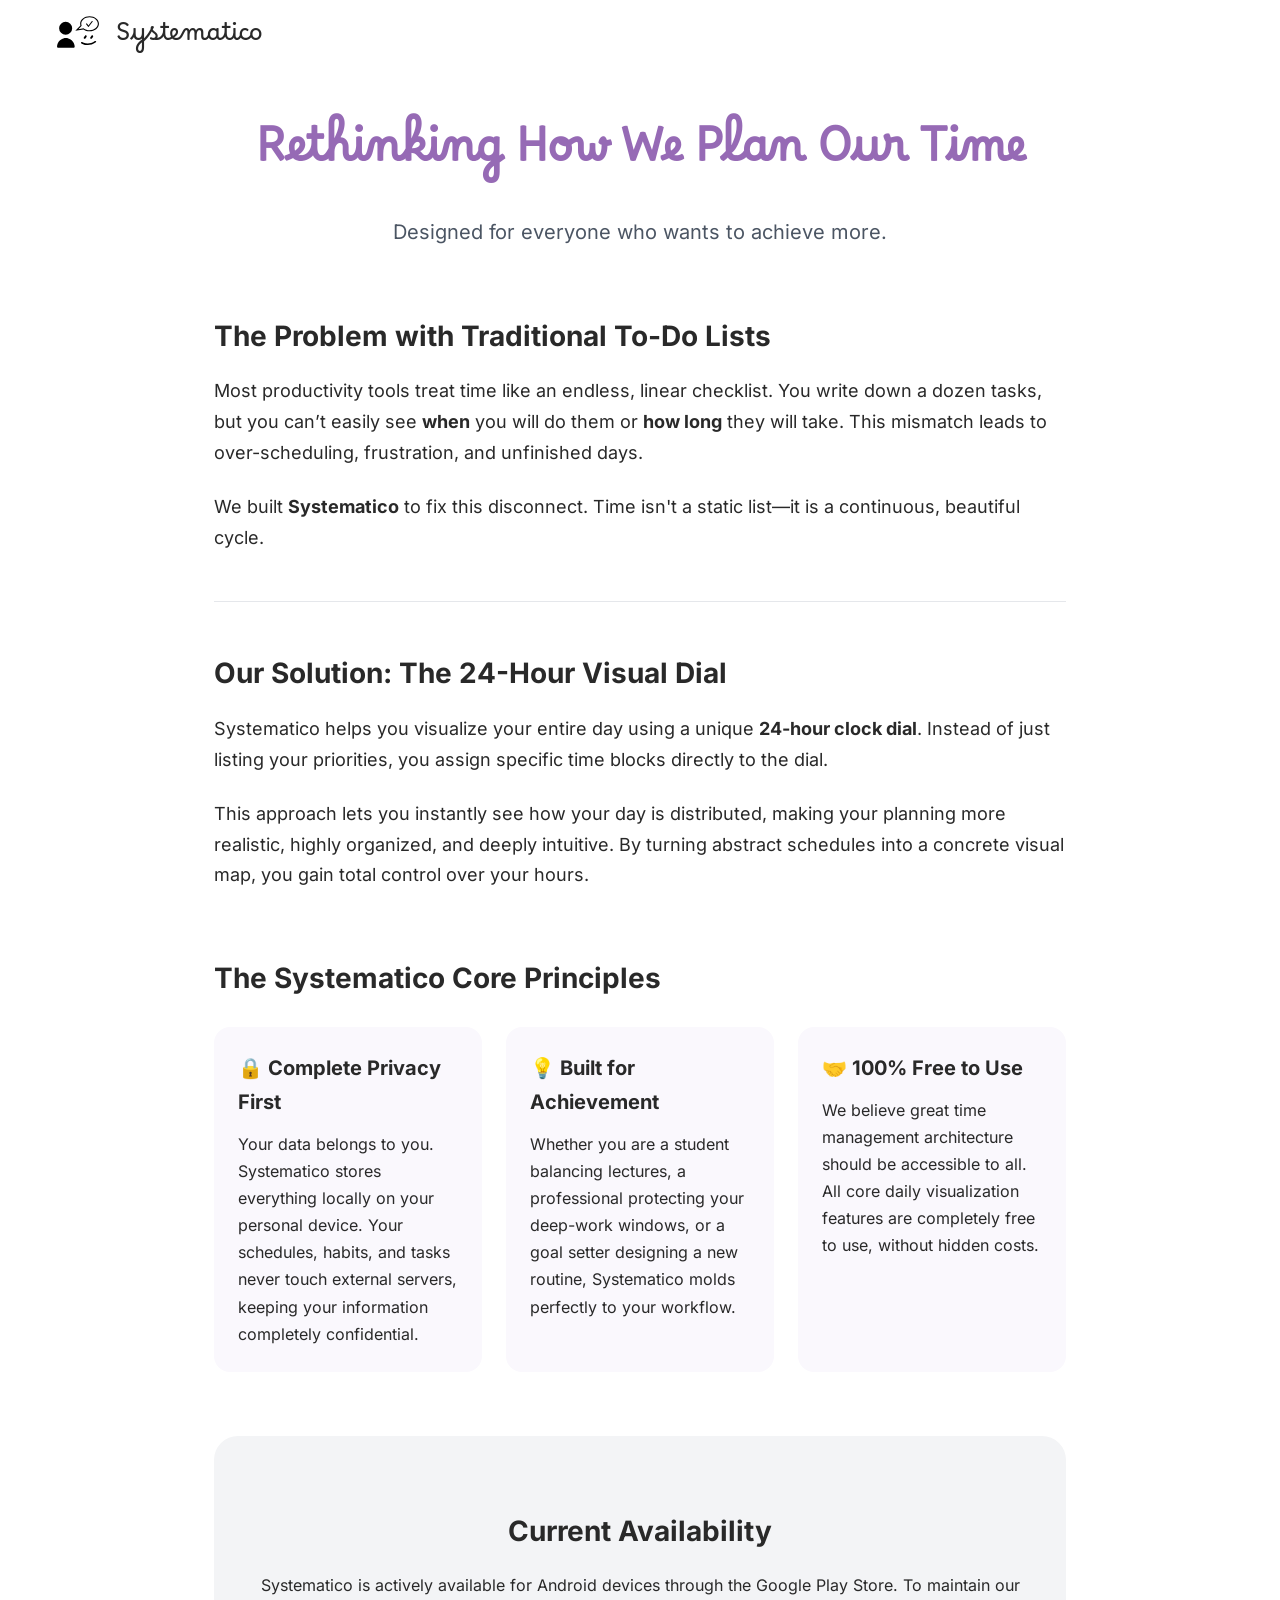
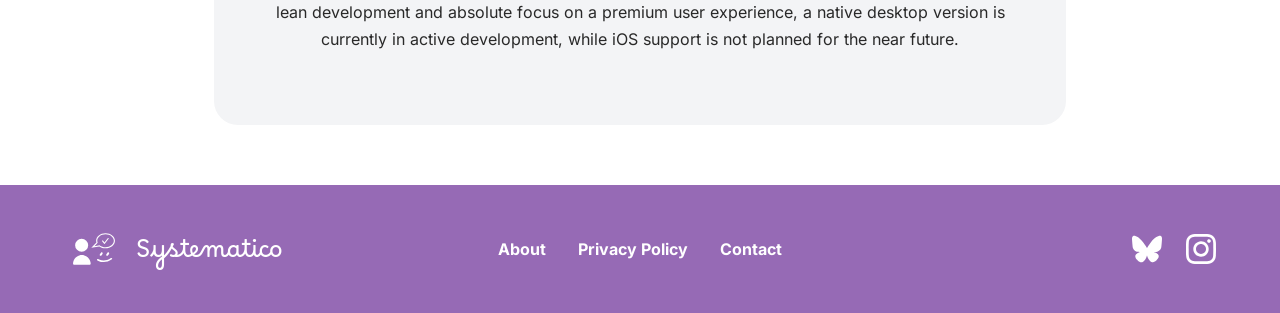
==== about.html @ 72c0eccb "Add working footer links to About, Contact and Privacy Policy." ====
<!DOCTYPE html>
<html lang="en">
<head>
    <meta charset="UTF-8">
    <meta name="viewport" content="width=device-width, initial-scale=1.0">

    <link rel="icon" type="image/png" href="assets/favicons/favicon-96x96.png" sizes="96x96" />
    <link rel="icon" type="image/svg+xml" href="assets/favicons/favicon.svg" />
    <link rel="apple-touch-icon" sizes="180x180" href="assets/favicons/apple-touch-icon.png" />
    <link rel="manifest" href="assets/favicons/site.webmanifest" />
    <link rel="shortcut icon" href="favicon.ico" />

    <title>Systematico</title>

    <link rel="preload" href="assets/fonts/inter-v20-cyrillic_latin-regular.woff2" as="font" type="font/woff2" crossorigin>
    <link rel="preload" href="assets/fonts/inter-v20-cyrillic_latin-500.woff2" as="font" type="font/woff2" crossorigin>
    <link rel="preload" href="assets/fonts/inter-v20-cyrillic_latin-700.woff2" as="font" type="font/woff2" crossorigin>

    <link rel="preload" href="assets/fonts/borel-v10-latin-regular.woff2" as="font" type="font/woff2" crossorigin>
    <link rel="preload" href="assets/fonts/kalam-v18-latin-regular.woff2" as="font" type="font/woff2" crossorigin>
    
    <link rel="stylesheet" href="css/global.css">
    <link rel="stylesheet" href="css/about.css">
</head>
<body>

    <header class="header">
    
        <a href="index.html" class="header__brand" aria-label="Systematico Home">
            <img class="header__logo-img" src="assets/images/logo.svg" width="60" height="60" alt="">
            <span class="header__title">Systematico</span>
        </a>
        
    </header>

    <main class="about-page">
        
        <section class="about-hero">
            <h1 class="about-hero__title">Rethinking How We Plan Our Time</h1>
            <p class="about-hero__subtitle">Designed for everyone who wants to achieve more.</p>
        </section>

        <section class="about-content">
            <div class="about-content__container">
                <h2>The Problem with Traditional To-Do Lists</h2>
                <p>
                    Most productivity tools treat time like an endless, linear checklist. You write down a dozen tasks, but you can’t easily see <strong>when</strong> you will do them or <strong>how long</strong> they will take. This mismatch leads to over-scheduling, frustration, and unfinished days. 
                </p>
                <p>
                    We built <strong>Systematico</strong> to fix this disconnect. Time isn't a static list—it is a continuous, beautiful cycle.
                </p>

                <hr class="about-divider">

                <h2>Our Solution: The 24-Hour Visual Dial</h2>
                <p>
                    Systematico helps you visualize your entire day using a unique <strong>24-hour clock dial</strong>. Instead of just listing your priorities, you assign specific time blocks directly to the dial. 
                </p>
                <p>
                    This approach lets you instantly see how your day is distributed, making your planning more realistic, highly organized, and deeply intuitive. By turning abstract schedules into a concrete visual map, you gain total control over your hours.
                </p>
            </div>
        </section>

        <section class="about-values">
            <h2>The Systematico Core Principles</h2>
            <div class="values-grid">
                <div class="value-card">
                    <h3>🔒 Complete Privacy First</h3>
                    <p>Your data belongs to you. Systematico stores everything locally on your personal device. Your schedules, habits, and tasks never touch external servers, keeping your information completely confidential.</p>
                </div>
                <div class="value-card">
                    <h3>💡 Built for Achievement</h3>
                    <p>Whether you are a student balancing lectures, a professional protecting your deep-work windows, or a goal setter designing a new routine, Systematico molds perfectly to your workflow.</p>
                </div>
                <div class="value-card">
                    <h3>🤝 100% Free to Use</h3>
                    <p>We believe great time management architecture should be accessible to all. All core daily visualization features are completely free to use, without hidden costs.</p>
                </div>
            </div>
        </section>

        <section class="about-status">
            <h2>Current Availability</h2>
            <p>Systematico is actively available for Android devices through the Google Play Store. To maintain our lean development and absolute focus on a premium user experience, a native desktop version is currently in active development, while iOS support is not planned for the near future.</p>
        </section>

    </main>

   <footer class="footer" id="contact">
        
        <a href="index.html" class="footer__brand" aria-label="Systematico Home">
            <img class="footer__logo" src="assets/images/logo.svg" width="60" height="60" alt="" aria-hidden="true">
            <span class="footer__title">Systematico</span>
        </a>

        <nav class="footer__nav" aria-label="Footer Navigation">
            <a href="about.html" class="footer__link">About</a>
            <a href="privacy-policy.html" class="footer__link">Privacy Policy</a>
            <a href="contact.html" class="footer__link">Contact</a>
        </nav>

        <div class="footer__socials">
            <a href="https://bsky.app/profile/systematico.bsky.social" class="social-link" target="_blank" rel="noopener noreferrer">
                <img src="assets/images/bluesky.svg" width="30" height="30" alt="Systematico on Bluesky">
            </a>
            <a href="https://www.instagram.com/systematicoapp/" class="social-link" target="_blank" rel="noopener noreferrer">
                <img src="assets/images/icon-instagram.svg" width="30" height="30" alt="Systematico on Instagram">
            </a>
        </div>

    </footer>
</body>
</html>
---- css/global.css ----
/* ===========================
   FONTS
   =========================== */

/* inter-regular - cyrillic_latin */
@font-face {
  font-display: swap; /* Check https://developer.mozilla.org/en-US/docs/Web/CSS/@font-face/font-display for other options. */
  font-family: 'Inter';
  font-style: normal;
  font-weight: 400;
  src: url('../assets/fonts/inter-v20-cyrillic_latin-regular.woff2') format('woff2'); /* Chrome 36+, Opera 23+, Firefox 39+, Safari 12+, iOS 10+ */
}
/* inter-500 - cyrillic_latin */
@font-face {
  font-display: swap; /* Check https://developer.mozilla.org/en-US/docs/Web/CSS/@font-face/font-display for other options. */
  font-family: 'Inter';
  font-style: normal;
  font-weight: 500;
  src: url('../assets/fonts/inter-v20-cyrillic_latin-500.woff2') format('woff2'); /* Chrome 36+, Opera 23+, Firefox 39+, Safari 12+, iOS 10+ */
}
/* inter-700 - cyrillic_latin */
@font-face {
  font-display: swap; /* Check https://developer.mozilla.org/en-US/docs/Web/CSS/@font-face/font-display for other options. */
  font-family: 'Inter';
  font-style: normal;
  font-weight: 700;
  src: url('../assets/fonts/inter-v20-cyrillic_latin-700.woff2') format('woff2'); /* Chrome 36+, Opera 23+, Firefox 39+, Safari 12+, iOS 10+ */
}

/* borel-regular - latin */
@font-face {
  font-display: swap; /* Check https://developer.mozilla.org/en-US/docs/Web/CSS/@font-face/font-display for other options. */
  font-family: 'Borel';
  font-style: normal;
  font-weight: 400;
  src: url('../assets/fonts/borel-v10-latin-regular.woff2') format('woff2'); /* Chrome 36+, Opera 23+, Firefox 39+, Safari 12+, iOS 10+ */
}

/* kalam-regular - latin */
@font-face {
  font-display: swap; /* Check https://developer.mozilla.org/en-US/docs/Web/CSS/@font-face/font-display for other options. */
  font-family: 'Kalam';
  font-style: normal;
  font-weight: 400;
  src: url('../assets/fonts/kalam-v18-latin-regular.woff2') format('woff2'); /* Chrome 36+, Opera 23+, Firefox 39+, Safari 12+, iOS 10+ */
}

/* ===========================
   RESET
   =========================== */

*,
*::after,
*::before {
    margin: 0;
    padding: 0;
    box-sizing: border-box;
}
      
img,
picture,
video {
    display: block;
    max-width: 100%;
    height: auto;
}
      
input,
button,
textarea,
select {
    font: inherit;
    color: inherit;
    background: none;
    border-color: transparent;
}
      
a {
    text-decoration: none;
    color: inherit;
}
      
ul,
ol {
    list-style-type: none;
}
      
/* ===========================
       CSS VARIABLES
   =========================== */
      
:root {
      
    /* Primary */

    --purple-700: #401d60; /*very dark (check icon) accent*/
    --purple-600: #966AB5; /*dark icon accent*/
    --purple-550: #AA7FCF; /*buttons*/
    --purple-500: #B588DB; /*accent text*/
    --purple-300: #F1E8FB;
    --purple-250: #F5E3FB; /*footer light*/
    --purple-200: #EEE0FA; /*icon accent*/
    --purple-150: #FAF8FD;
    --purple-100: #FBF9FE; /*light background*/

    --pink-600: #AD748A;
    --pink-300: #FDE3EB;
    --pink-150: #FDF8FA;

    --green-600: #85D2C3;
    --green-300: #E6F4EE;
    --green-150: #F6FCF8;
    
    /* Neutral */
    
    --gray-900: hsl(0, 0%, 16%);
    --gray-700: hsl(210, 10%, 33%);
    --gray-500: hsl(201, 11%, 66%);
    --gray-100: hsl(220, 18%, 97%);

    --white: hsl(0, 0%, 100%);
      
    --font-base: 'Inter', sans-serif;
    --font-accent-1: 'Borel', sans-serif;
    --font-accent-2: 'Kalam', sans-serif;

}
   
/* ===========================
      BASE
   =========================== */
   
body {
    font-family: var(--font-base);
    color: var(--gray-900);
    background-color: var(--white);
    font-size: 16px;
}

html { scroll-behavior: smooth; }

/* 1. Mobile Base Styles (Default) */
.header {
    display: flex;
    align-items: center;
    justify-content: start; /* Pushes brand to left, burger to right */
    padding: 0px 24px;
    margin: 0 auto;
    position: sticky;
    top: 0;
    z-index: 999; 
    background-color: var(--white);
}

.header__brand {
    display: flex;
    align-items: center;
    gap: 8px; /* Space between logo and text */
}

.header__title {
    font-family: var(--font-accent-1); /* Borel */
    font-size: 24px;
    font-weight: 400;
    color: var(--gray-900);
    padding-top: 16px; /* Small nudge to visually align script font with the logo */
}

/* =========================================
   MOBILE FIRST (Stacked Layout)
   ========================================= */
.footer {
    background-color: var(--purple-600);
    display: flex;
    flex-direction: column;
    align-items: center;
    padding: 64px 24px;
    gap: 48px; /* Space between logo, nav, and socials */
}

/* 1. BRANDING */
.footer__brand {
    display: flex;
    align-items: center;
    gap: 12px; /* Space between logo icon and text */
    text-decoration: none;
    color: #ffffff;
}

.footer__logo {
    filter: brightness(0) invert(1);
}

.footer__title {
    font-family: var(--font-accent-1);
    font-size: 24px;
    padding-top: 16px;
}

/* 2. NAVIGATION */
.footer__nav {
    display: flex;
    flex-direction: column;
    align-items: center;
    gap: 24px; /* Vertical space between links */
}

.footer__link {
    color: #ffffff;
    text-decoration: none;
    font-weight: 700;
    font-size: 16px;
    transition: opacity 0.2s ease;
}

.footer__link:hover {
    opacity: 0.8; /* Simple interaction feedback */
}

/* 3. SOCIALS */
.footer__socials {
    display: flex;
    align-items: center;
    gap: 24px; /* Space between the two icons */
}

.social-link {
    display: flex;
    transition: transform 0.2s ease;
}

.social-link:hover {
    transform: translateY(-2px); /* Slight bounce on hover */
}

@media (min-width: 1024px) {

    .header {
        padding: 0px clamp(48px, calc(-679.385px + 50.513vw), 3200px);
    }

     .footer {
        flex-direction: row;
        padding: 32px clamp(64px, calc(-679.385px + 50.513vw), 3200px); /* Adjust lateral padding to match your site container */
        gap: 0; 
    }

    /* Assigning flex: 1 to all three sections guarantees the middle section is perfectly centered */
    .footer__brand {
        flex: 1;
        justify-content: flex-start;
    }

    .footer__nav {
        flex: 1;
        flex-direction: row; /* Changes links to sit side-by-side */
        justify-content: center;
        gap: 32px; /* Horizontal space between links */
    }

    .footer__socials {
        flex: 1;
        justify-content: flex-end; /* Pushes social icons to the far right */
    }
}
---- css/about.css ----
/* =========================================
   ABOUT PAGE CONTENT STYLES
   ========================================= */
.about-page {
    max-width: 900px;
    margin: 0 auto;
    padding: 60px 24px;
    font-family: var(--font-base, 'Inter', sans-serif);
    color: var(--gray-900, #111827);
    line-height: 1.7;
}

.about-hero {
    text-align: center;
    margin-bottom: 64px;
}

.about-hero__title {
    font-family: var(--font-display, 'Borel', sans-serif);
    font-size: 44px;
    margin-bottom: 16px;
    color: var(--purple-600);
}

.about-hero__subtitle {
    font-size: 20px;
    color: #4B5563;
}

.about-content h2, 
.about-values h2, 
.about-status h2 {
    font-size: 28px;
    font-weight: 800;
    margin-top: 40px;
    margin-bottom: 16px;
}

.about-content p {
    font-size: 18px;
    margin-bottom: 24px;
}

.about-divider {
    border: 0;
    height: 1px;
    background: #E5E7EB;
    margin: 48px 0;
}

/* Values Component Grid */
.about-values {
    margin: 64px 0;
}

.values-grid {
    display: flex;
    flex-direction: column;
    gap: 24px;
    margin-top: 24px;
}

.value-card {
    background-color: #FAF8FD; /* Matching your subtle section tint */
    padding: 24px;
    border-radius: 16px;
}

.value-card h3 {
    font-size: 20px;
    font-weight: 700;
    margin-bottom: 12px;
}

.about-status {
    background-color: #F3F4F6;
    padding: 32px 32px 72px 32px;
    border-radius: 24px;
    text-align: center;
}

/* Desktop Responsiveness */
@media (min-width: 750px) {
    .values-grid {
        flex-direction: row;
    }
    
    .value-card {
        flex: 1;
    }
}
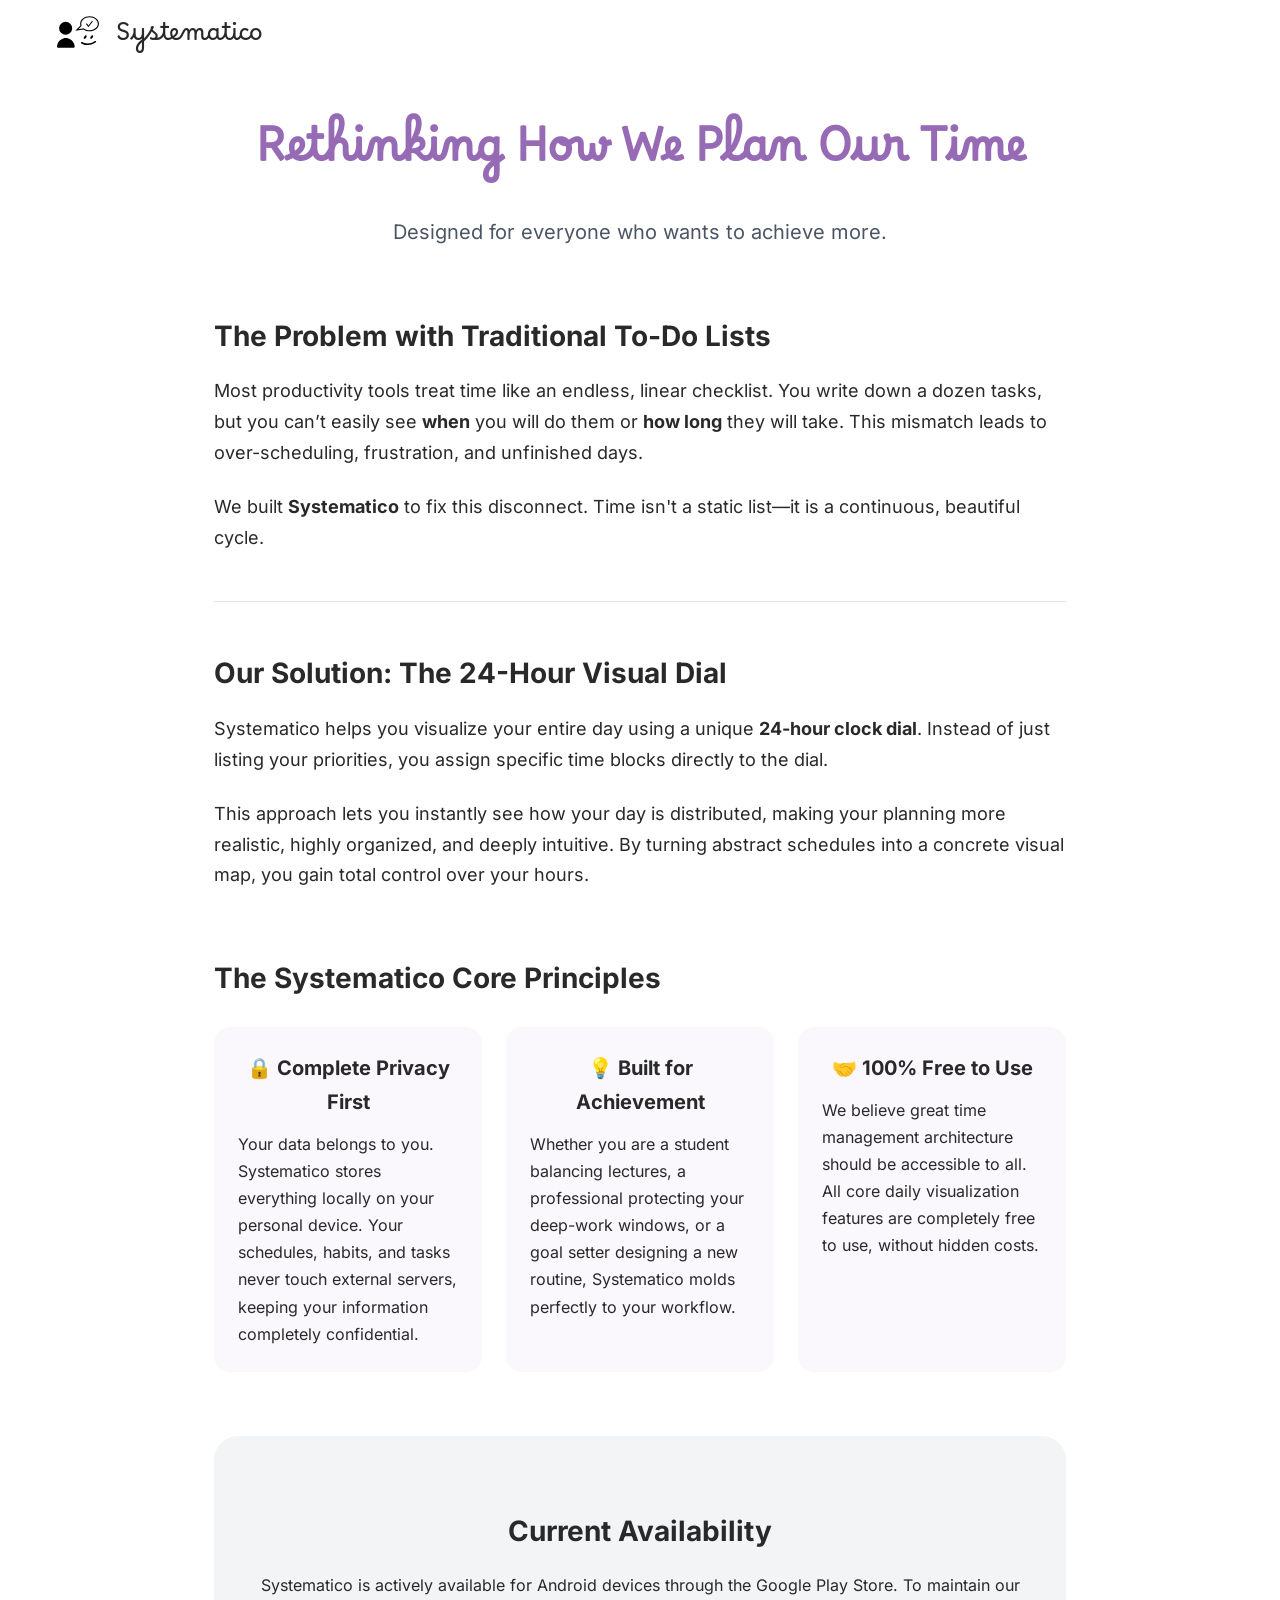
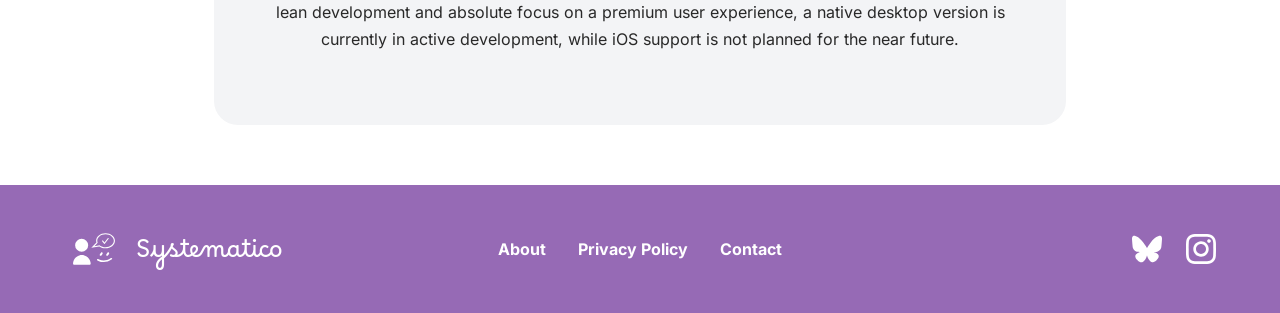
==== commit 95550d6b: "Change privacy policy. Add light-theme only mode." ====
--- a/about.html
+++ b/about.html
@@ -3,6 +3,7 @@
 <head>
     <meta charset="UTF-8">
     <meta name="viewport" content="width=device-width, initial-scale=1.0">
+    <meta name="color-scheme" content="light">
 
     <link rel="icon" type="image/png" href="assets/favicons/favicon-96x96.png" sizes="96x96" />
     <link rel="icon" type="image/svg+xml" href="assets/favicons/favicon.svg" />
--- a/css/about.css
+++ b/css/about.css
@@ -70,6 +70,7 @@
     font-size: 20px;
     font-weight: 700;
     margin-bottom: 12px;
+    text-align: center;
 }
 
 .about-status {
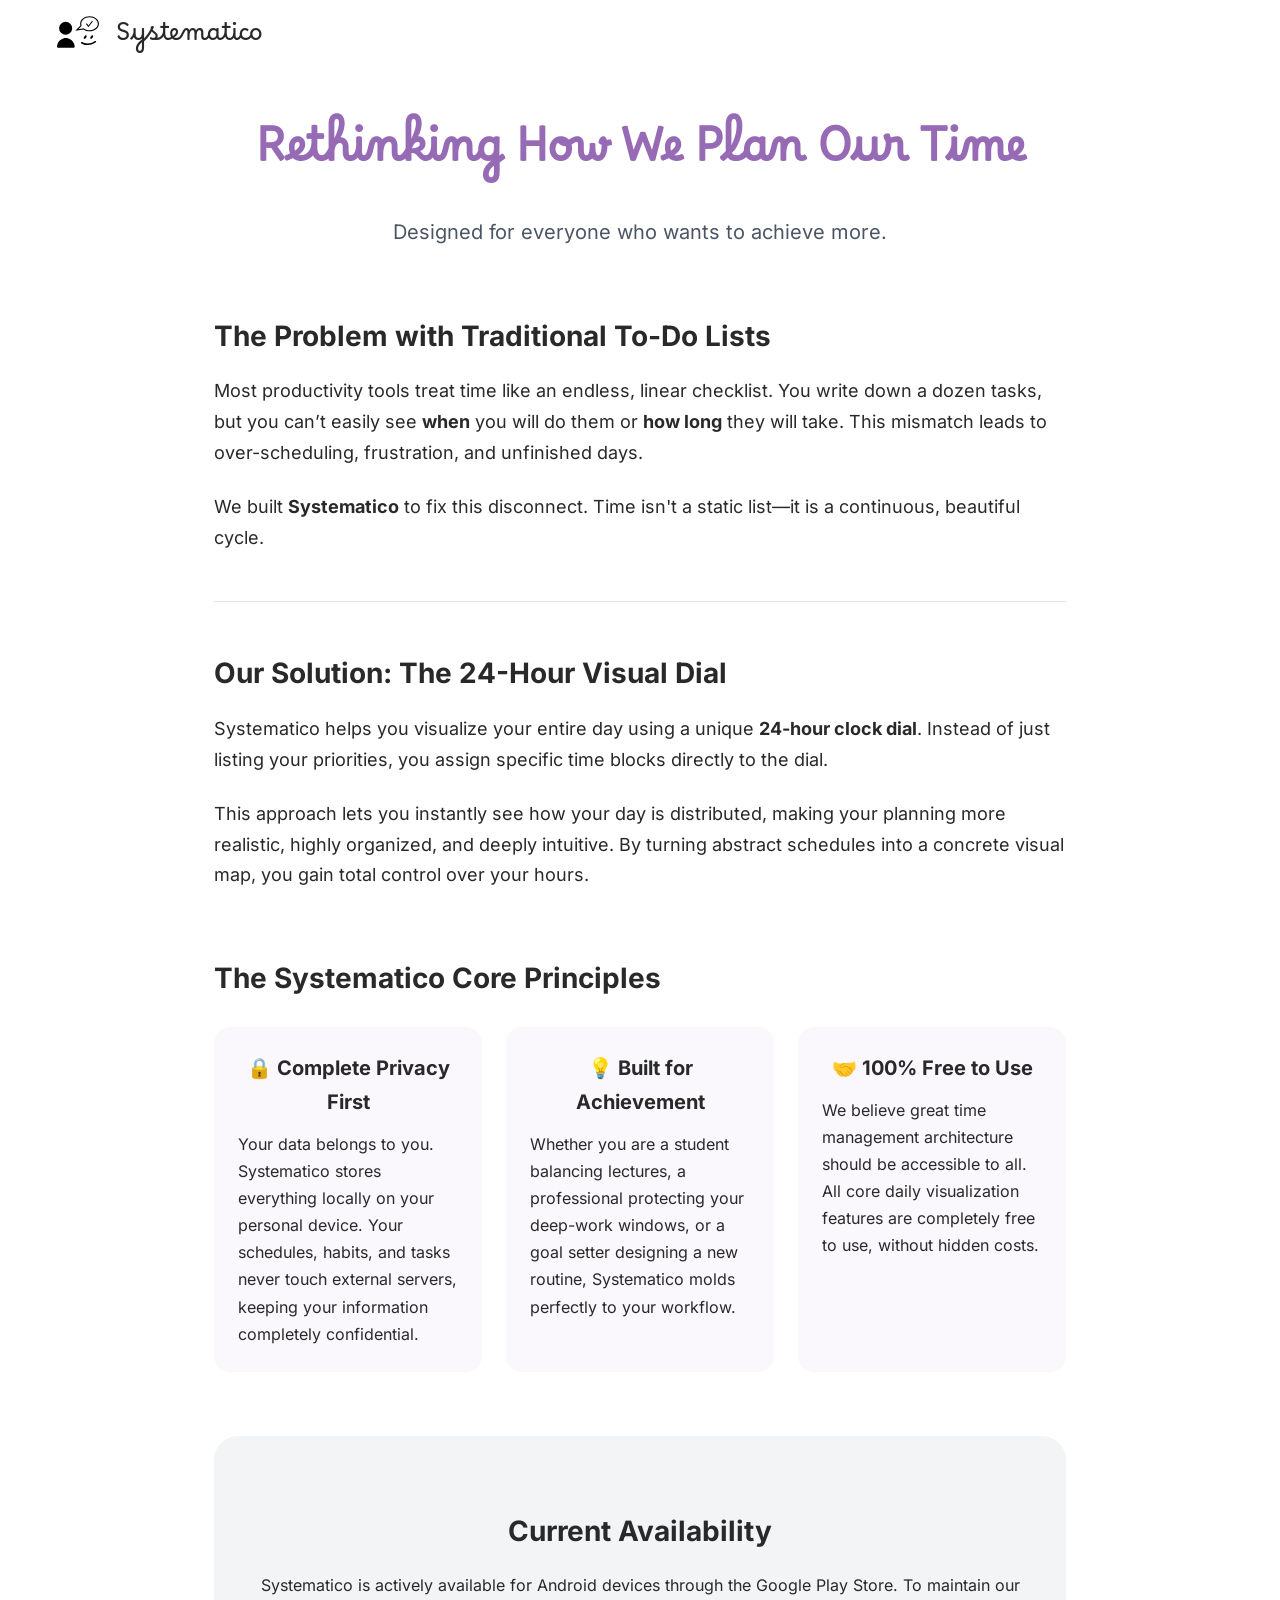
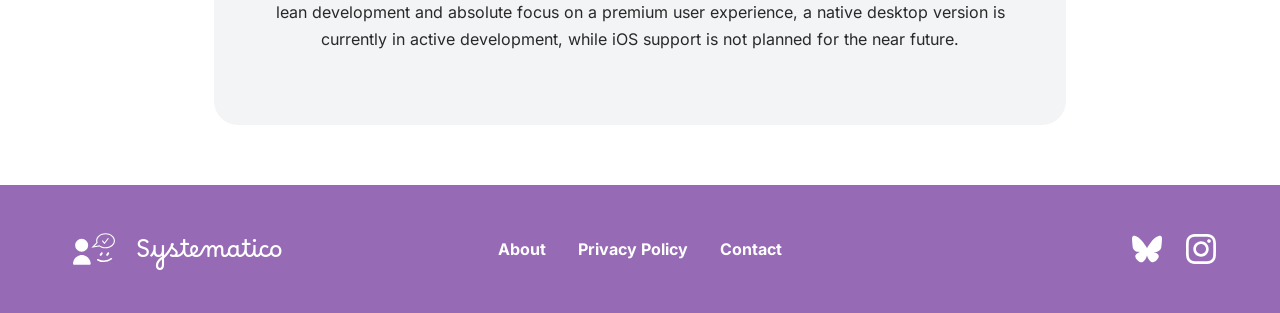
==== commit a1cbfd11: "Fix bugs." ====
--- a/about.html
+++ b/about.html
@@ -91,7 +91,7 @@
    <footer class="footer" id="contact">
         
         <a href="index.html" class="footer__brand" aria-label="Systematico Home">
-            <img class="footer__logo" src="assets/images/logo.svg" width="60" height="60" alt="" aria-hidden="true">
+            <img class="footer__logo" src="assets/images/logo-white.svg" width="60" height="60" alt="" aria-hidden="true">
             <span class="footer__title">Systematico</span>
         </a>
 
--- a/css/global.css
+++ b/css/global.css
@@ -125,6 +125,10 @@
     --font-accent-2: 'Kalam', sans-serif;
 
 }
+
+:root {
+  color-scheme: light only;
+}
    
 /* ===========================
       BASE
@@ -187,9 +191,9 @@
     color: #ffffff;
 }
 
-.footer__logo {
+/* .footer__logo {
     filter: brightness(0) invert(1);
-}
+} */
 
 .footer__title {
     font-family: var(--font-accent-1);
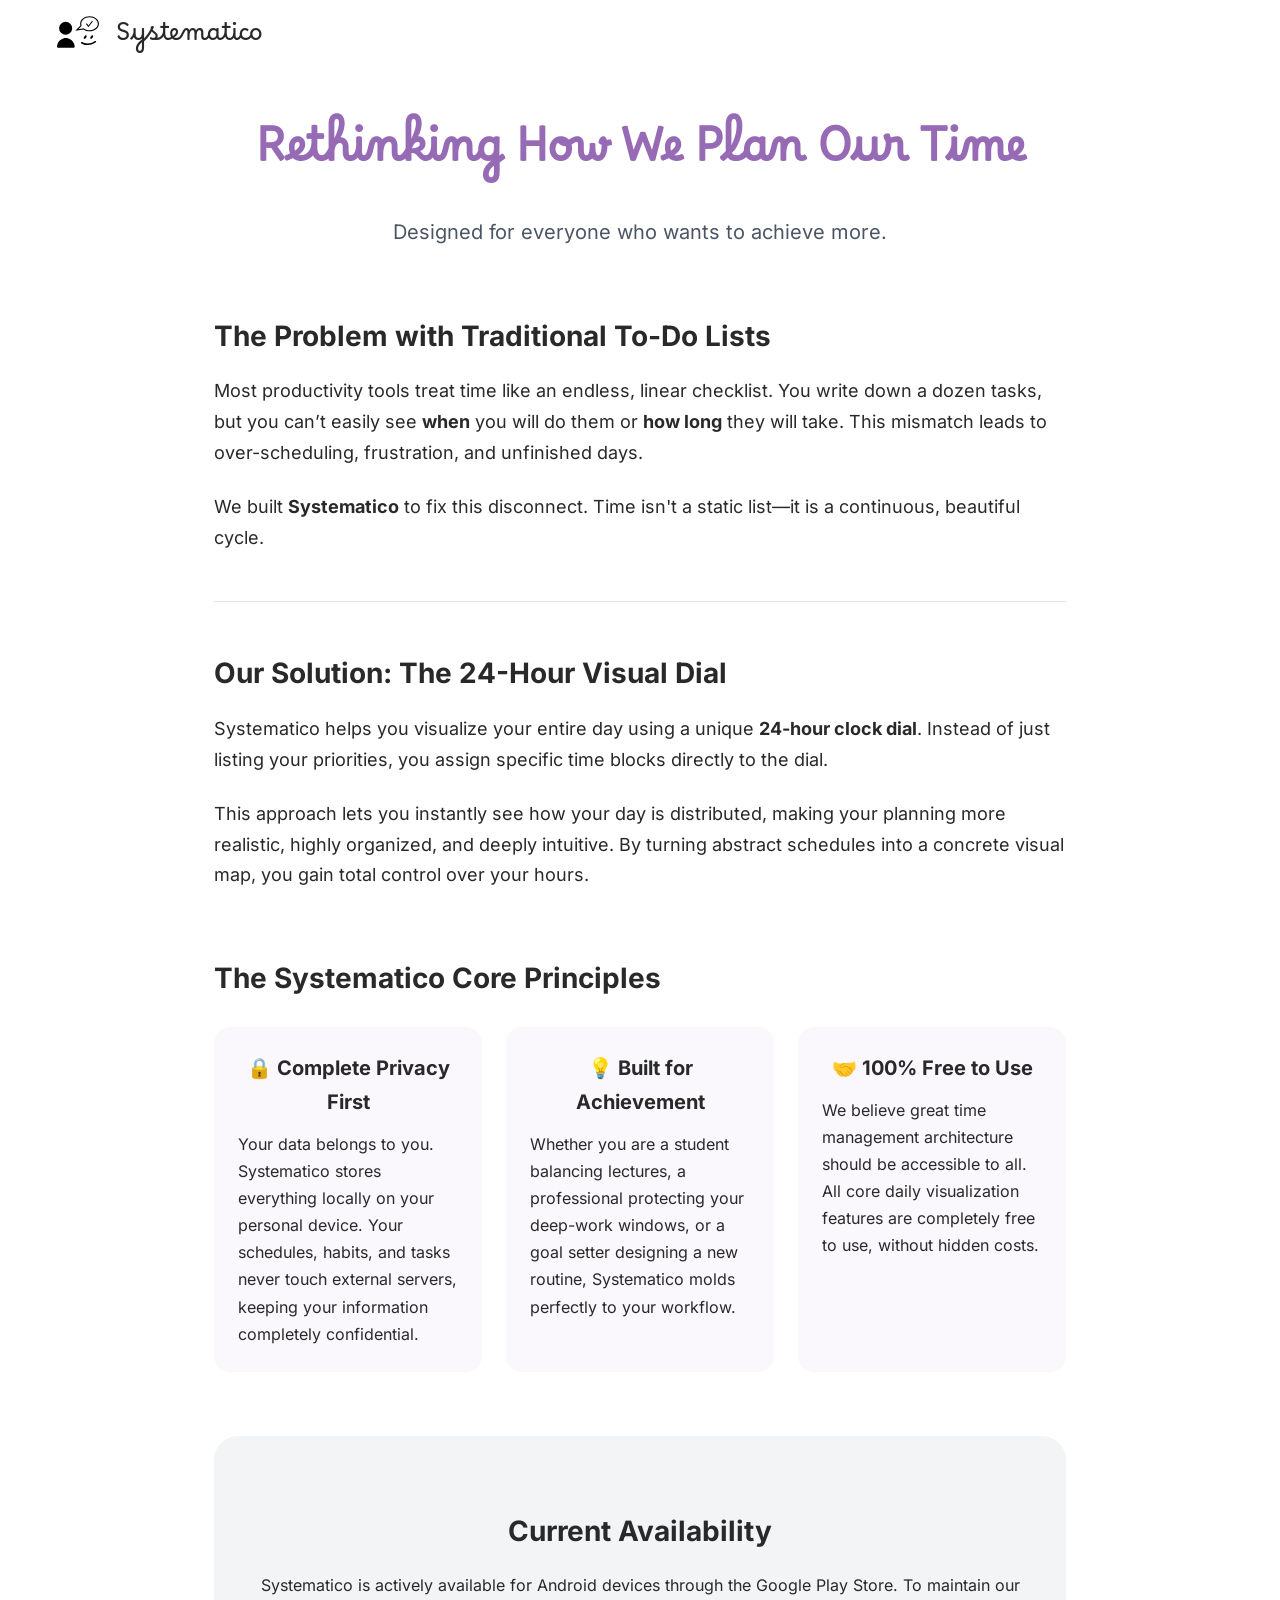
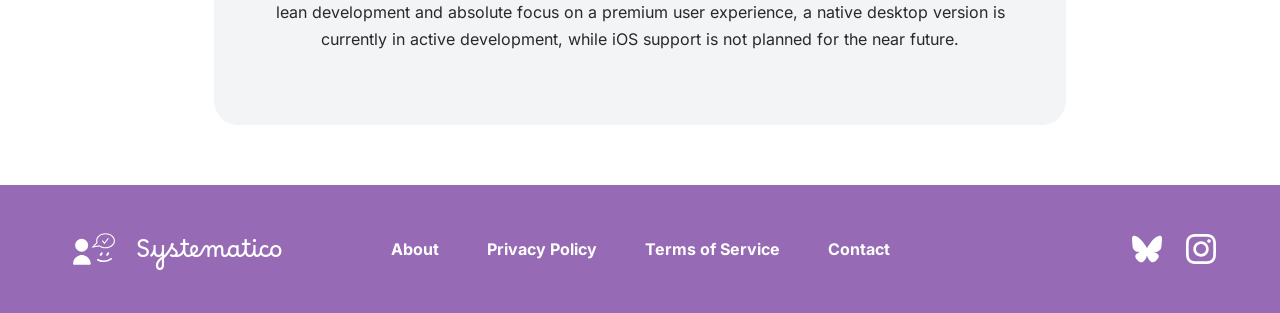
==== commit dcbf5bad: "Add Terms of service." ====
--- a/about.html
+++ b/about.html
@@ -98,6 +98,7 @@
         <nav class="footer__nav" aria-label="Footer Navigation">
             <a href="about.html" class="footer__link">About</a>
             <a href="privacy-policy.html" class="footer__link">Privacy Policy</a>
+            <a href="terms-of-service.html" class="footer__link">Terms of Service</a>
             <a href="contact.html" class="footer__link">Contact</a>
         </nav>
 
--- a/css/global.css
+++ b/css/global.css
@@ -243,27 +243,68 @@
         padding: 0px clamp(48px, calc(-679.385px + 50.513vw), 3200px);
     }
 
-     .footer {
+    .footer {
         flex-direction: row;
-        padding: 32px clamp(64px, calc(-679.385px + 50.513vw), 3200px); /* Adjust lateral padding to match your site container */
-        gap: 0; 
-    }
-
-    /* Assigning flex: 1 to all three sections guarantees the middle section is perfectly centered */
+        padding: 32px clamp(64px, calc(-679.385px + 50.513vw), 3200px);
+        gap: 32px; /* Safety gap so elements never touch */
+        justify-content: space-between; 
+    }
+
+    /* 1. BRAND: Takes only the exact space it needs to fit the logo and text */
+    .footer__brand {
+        flex: 0 0 auto; 
+        display: flex;
+        align-items: center;
+    }
+
+    /* 2. NAV: Acts as a spring. It takes up all remaining space between 
+       the logo and socials, and perfectly centers the links inside that space */
+    .footer__nav {
+        flex: 1 1 auto; 
+        display: flex;
+        flex-direction: row; 
+        justify-content: center;
+        align-items: center;
+        gap: 48px; /* You can drop this to 32px if it ever feels too tight */
+    }
+
+    .footer__link {
+        white-space: nowrap; 
+        line-height: 1.3;
+    }
+
+    /* 3. SOCIALS: Takes only the exact space it needs to fit the icons */
+    .footer__socials {
+        flex: 0 0 auto;
+        display: flex;
+        justify-content: flex-end; 
+        align-items: center;
+    }
+}
+
+@media (min-width: 1140px) {
+
+    .footer {
+        gap: 24px; /* A small safety gap so they never physically touch on smaller screens */
+    }
+
+    /* flex: 1 makes this take up exactly half of the REMAINING empty space */
     .footer__brand {
         flex: 1;
+        display: flex; 
         justify-content: flex-start;
     }
 
+    /* THE FIX: flex: 0 0 auto tells the nav to take exactly the width of its text, no more, no less */
     .footer__nav {
-        flex: 1;
-        flex-direction: row; /* Changes links to sit side-by-side */
-        justify-content: center;
-        gap: 32px; /* Horizontal space between links */
-    }
-
+        flex: 0 0 auto; 
+        display: flex;
+        gap: 48px; 
+    }
+
+    /* flex: 1 makes this take up the other half of the empty space, perfectly balancing the brand side */
     .footer__socials {
         flex: 1;
-        justify-content: flex-end; /* Pushes social icons to the far right */
-    }
-}+    }
+}
+
